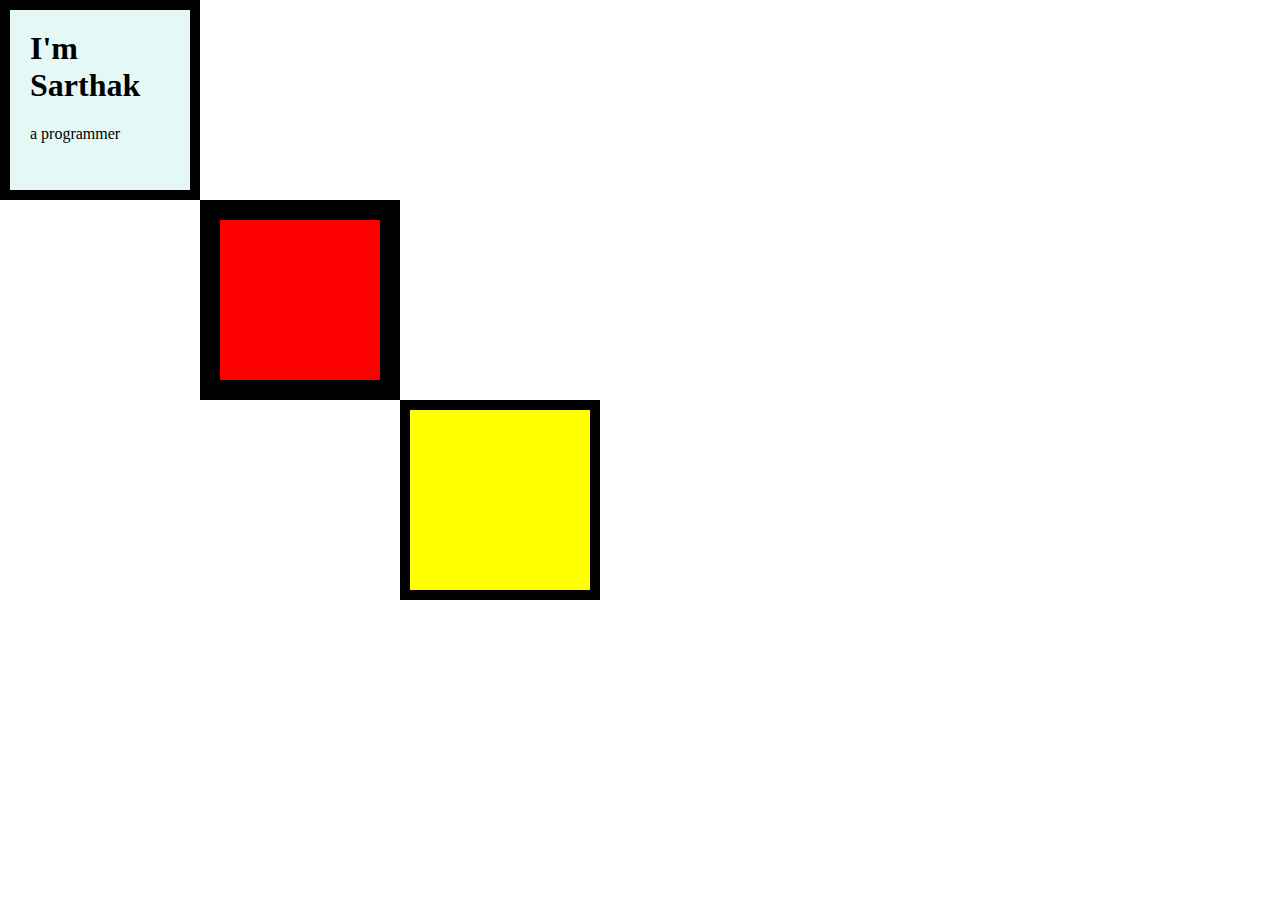
==== CSS - My site/index.html @ e2f2e0cd "5jan" ====
<!DOCTYPE html>
<html>
    <head>
        <meta charset="utf-8">
        
        <title>Sarthak</title>
        
        <meta name="viewport" content="width=device-width, initial-scale=1">
        <link rel="stylesheet" href="css/styles.css">
        <link rel="shortcut icon" href="favicon.ico">
    </head>
    <body>
        <div class="top">
            <h1>I'm Sarthak</h1>
            <p>a programmer</p>
        </div>
        <div class="middle"></div>
        <div class="bottom"></div>
        
        
    </body>
</html>
---- CSS - My site/css/styles.css ----
.top{
    background-color: #E4F9F5;
    height: 140px;
    width:140px;
    border: solid 10px;
    padding: 20px;
}
.middle{
    height: 160px;
    width: 160px;
    border:solid 20px;
    background-color: red;
    margin-left: 200px;
}
.bottom{
    height: 180px;
    width: 180px;
    background-color: yellow;
    border:solid 10px;
    margin-left: 400px;

}
body{
    margin: 0;
}
h1{
    margin-top: 0;
    
}
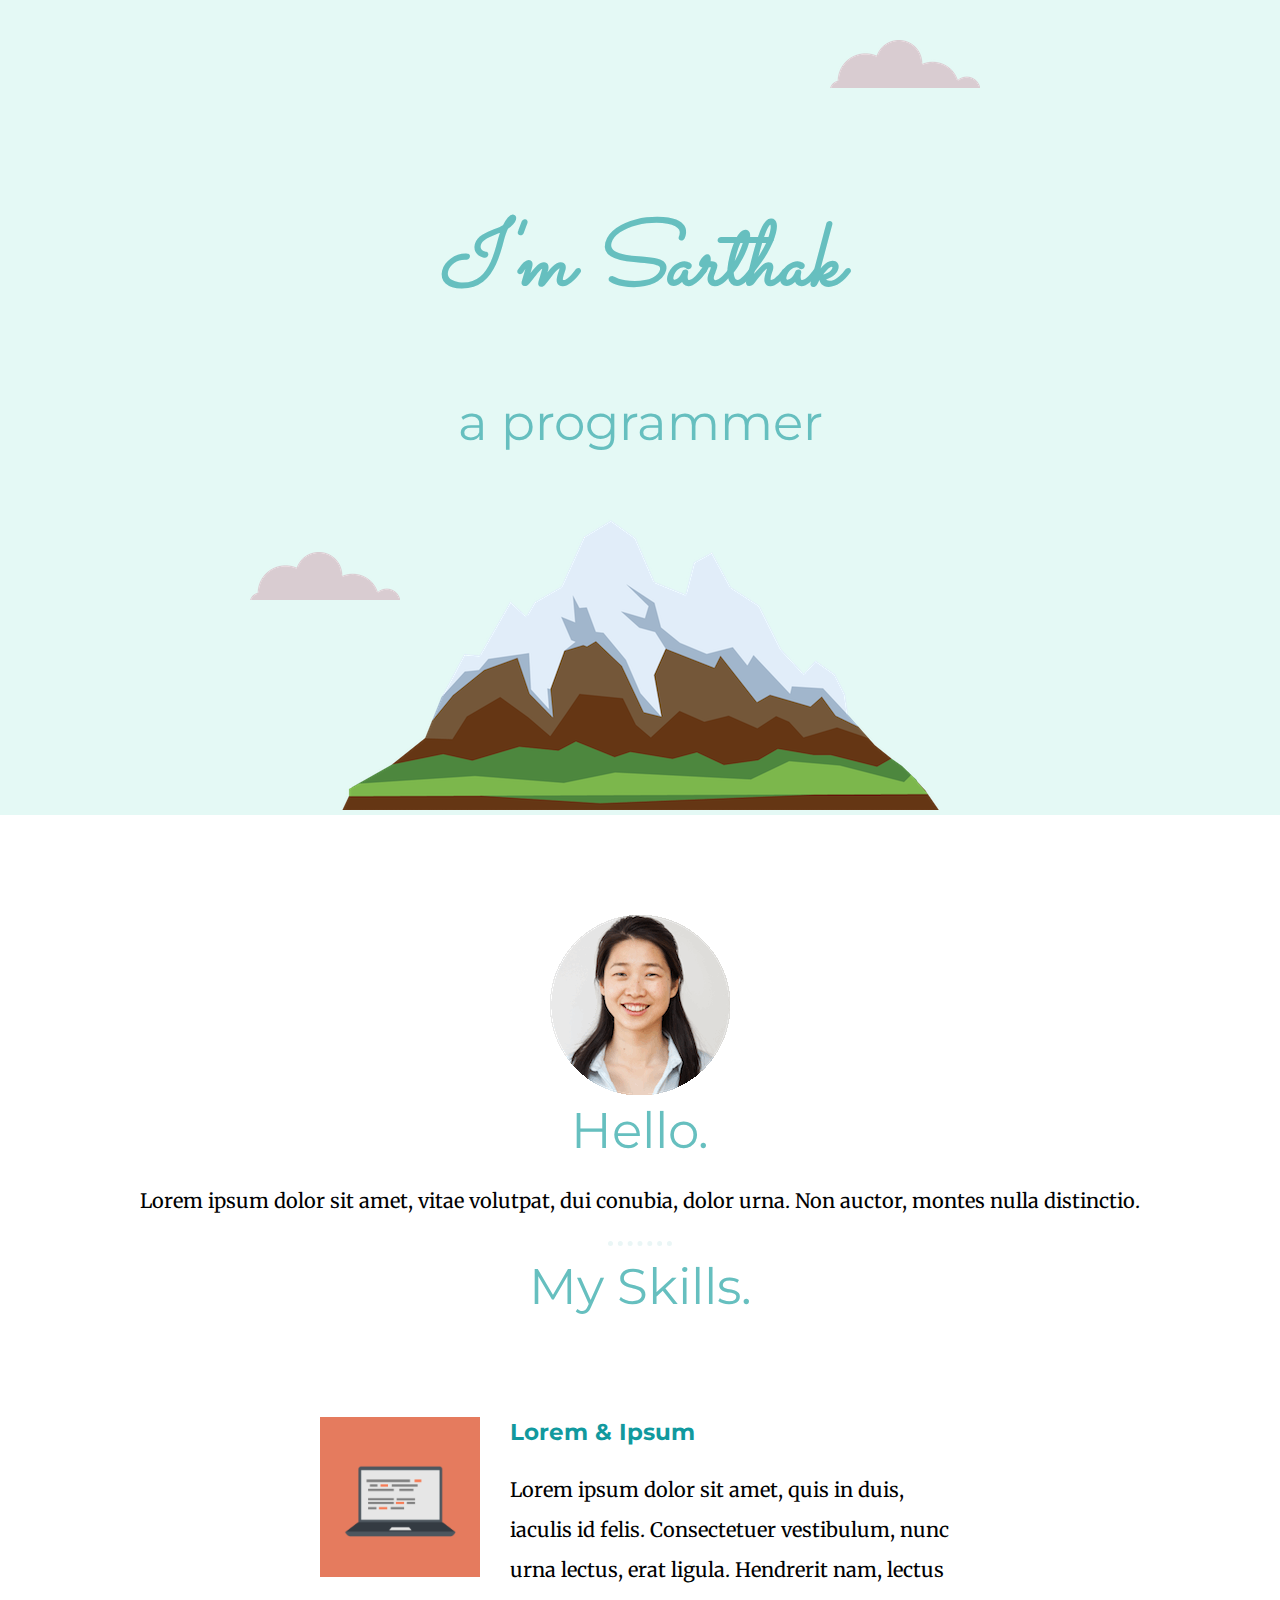
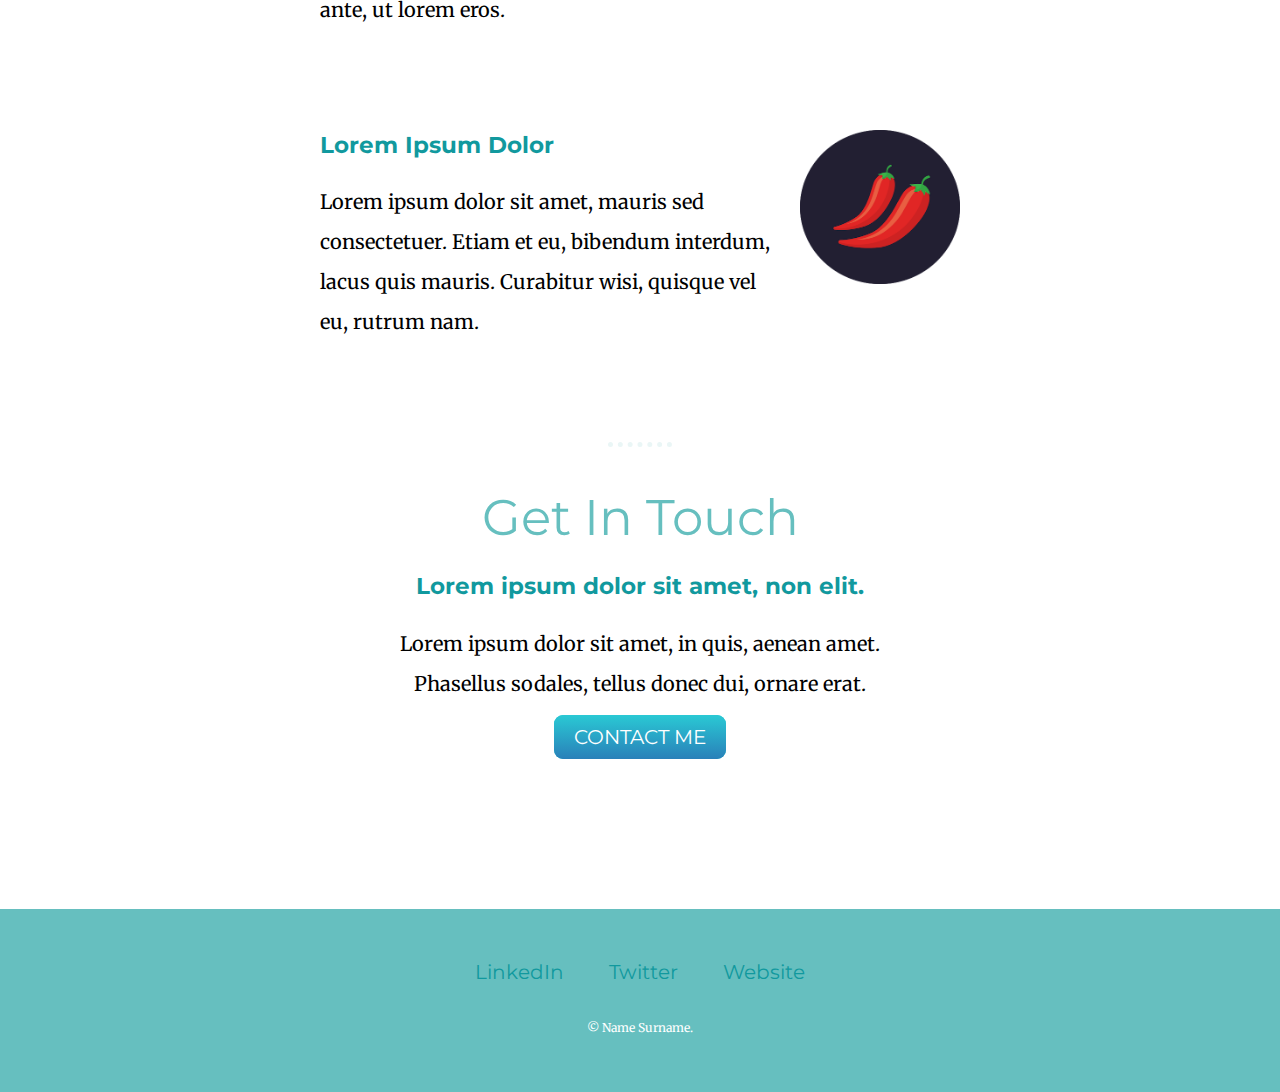
==== commit a2960470: "ok" ====
--- a/CSS - My site/index.html
+++ b/CSS - My site/index.html
@@ -8,15 +8,68 @@
         <meta name="viewport" content="width=device-width, initial-scale=1">
         <link rel="stylesheet" href="css/styles.css">
         <link rel="shortcut icon" href="favicon.ico">
+        <link rel="preconnect" href="https://fonts.googleapis.com"><link rel="preconnect" href="https://fonts.gstatic.com" crossorigin><link href="https://fonts.googleapis.com/css2?family=Merriweather&family=Montserrat&family=Sacramento&display=swap" rel="stylesheet">
     </head>
     <body>
         <div class="top">
-            <h1>I'm Sarthak</h1>
-            <p>a programmer</p>
+            <img class="topcloud" src="images/cloud.png" alt="">
+            <h1><em> I'm Sarthak</em></h1>
+            <h2>a programmer</h2>
+            <img class="botcloud" src="images/cloud.png" alt="">
+            <img src="images/mountain.png" alt="">
         </div>
-        <div class="middle"></div>
-        <div class="bottom"></div>
-        
-        
+        <!-- <p>hello</p>
+        <p>world</p>
+        <p class="inlined">hello</p>
+        <p class="inlined">world</p>
+        <span class="blocked">hello</span>
+        <span class="blocked">world</span>
+        <p class="inlblo">hello</p>
+        <p class="inlblo">world</p>
+        <hr>
+        <div class="red"></div>
+        <div class="blue"></div>
+        <div class="yellow"></div>
+        <hr>
+        <div class="red1"></div>
+        <div class="blue1"></div>
+        <div class="yellow1"></div> -->
+        <div class="middle-container">
+            <div class="profile">
+              <img src="images/angela.png" alt="">
+              <h2>Hello.</h2>
+              <p>Lorem ipsum dolor sit amet, vitae volutpat, dui conubia, dolor urna. Non auctor, montes nulla distinctio.</p>
+            </div>
+            <hr>
+            <div class="skills">
+              <h2>My Skills.</h2>
+              <div class="skill-row">
+                <img class="compimg" src="images/computer.png" alt="">
+                <h3>Lorem & Ipsum</h3>
+                <p>Lorem ipsum dolor sit amet, quis in duis, iaculis id felis. Consectetuer vestibulum, nunc urna lectus, erat ligula. Hendrerit nam, lectus ante, ut lorem eros.</p>
+              </div>
+              <div class="skill-row">
+                <img class="chilimg" src="images/chillies.png" alt="">
+                <h3>Lorem Ipsum Dolor</h3>
+                <p>Lorem ipsum dolor sit amet, mauris sed consectetuer. Etiam et eu, bibendum interdum, lacus quis mauris. Curabitur wisi, quisque vel eu, rutrum nam.</p>
+              </div>
+            </div>
+            <hr>
+            <div class="contact-me">
+              <h2>Get In Touch</h2>
+              <h3>Lorem ipsum dolor sit amet, non elit.</h3>
+              <p>Lorem ipsum dolor sit amet, in quis, aenean amet. Phasellus sodales, tellus donec dui, ornare erat.</p>
+              <a class="btn" href="mailto:name@email.com">CONTACT ME</a>
+            </div>
+          </div>
+          
+          
+          <div class="bottom-container">
+            <a class="footer-link" href="https://www.linkedin.com/">LinkedIn</a>
+            <a class="footer-link" href="https://twitter.com/">Twitter</a>
+            <a class="footer-link" href="https://www.appbrewery.co/">Website</a>
+            <p class="copyright">© Name Surname.</p>
+          </div>
+          
     </body>
 </html>--- a/CSS - My site/css/styles.css
+++ b/CSS - My site/css/styles.css
@@ -1,29 +1,175 @@
 .top{
     background-color: #E4F9F5;
-    height: 140px;
-    width:140px;
-    border: solid 10px;
-    padding: 20px;
-}
-.middle{
-    height: 160px;
-    width: 160px;
-    border:solid 20px;
-    background-color: red;
-    margin-left: 200px;
-}
-.bottom{
-    height: 180px;
-    width: 180px;
-    background-color: yellow;
-    border:solid 10px;
-    margin-left: 400px;
-
+    padding-top: 200px;
 }
 body{
     margin: 0;
+    text-align: center;
+    font-family: 'Merriweather' , sans-serif;
+    font-size: 125%;
 }
 h1{
+    font-size:5.625rem;
     margin-top: 0;
-    
-}+    font-family: 'Sacramento',cursive;
+    color: #66bfbf;
+}
+h2{
+    font-size: 2.5em;
+    font-family:'Montserrat',sans-serif;
+    color: #66bfbf;
+    font-weight: normal;
+    margin: 0 auto;
+}
+h3{
+    font-family:'Montserrat',sans-serif;
+    color:#11999e;
+}
+a{
+    color:#11999e;
+    font-family:'Montserrat',sans-serif;
+    margin: 10px 20px;
+    text-decoration: none;
+}
+a:hover{
+    color: aqua;
+}
+.inlined{
+    background-color: green;
+    display: inline;
+    width: 100px
+}
+.blocked{
+    background-color: yellow;
+    display: block;
+    width: 100px
+}
+.inlblo{
+    background-color: pink;
+    display: inline-block;
+    width: 100px
+}
+.blue{
+    height: 100px;
+    background-color: blue;
+    width: 100px;
+    display:inline-block;
+    position: relative;
+    right: 100px;
+}
+.red{
+    height: 100px;
+    background-color:red;
+    width: 100px;
+    display:inline-block;
+    position: relative;
+    left: 200px;
+}
+.yellow{
+    height: 100px;
+    background-color: yellow;
+    width: 100px;
+    display:inline-block;
+    position: relative;
+    right:100px;
+}
+.blue1{
+    height: 100px;
+    background-color: blue;
+    width: 100px;
+    position: absolute;
+    left: 100px;
+    top: 936.838px
+}
+.red1{
+    height: 100px;
+    background-color:red;
+    width: 100px;
+    position: absolute;
+    left: 200px;
+    top:1036.838px;
+}
+.yellow1{
+    height: 100px;
+    background-color: yellow;
+    width: 100px;
+    position: absolute;
+}
+.topcloud{
+    position : absolute;
+    right: 300px;
+    top: 40px;
+}
+.botcloud{
+    position : absolute;
+    left: 250px;
+    bottom: 300px;
+}
+.skill-row{
+    width:50%;
+    margin: 100px auto 100px auto;
+    text-align: left;
+}
+.compimg{
+    width: 25%;
+    float: left;
+    margin-right: 30px;
+}
+.chilimg{
+    width: 25%;
+    float: right;
+    padding-left: 30px;
+}
+hr {
+    border-style: none;
+  border-top-style: dotted;
+  border-color: #EAF6F6;
+  border-width: 5px;
+  width: 5%;
+}
+.btn {
+    background: #2ac9d4;
+    background-image: -webkit-linear-gradient(top, #2ac9d4, #2980b9);
+    background-image: -moz-linear-gradient(top, #2ac9d4, #2980b9);
+    background-image: -ms-linear-gradient(top, #2ac9d4, #2980b9);
+    background-image: -o-linear-gradient(top, #2ac9d4, #2980b9);
+    background-image: linear-gradient(to bottom, #2ac9d4, #2980b9);
+    -webkit-border-radius: 9;
+    -moz-border-radius: 9;
+    border-radius: 9px;
+    font-family:'Montserrat',sans-serif;
+    color: #ffffff;
+    font-size: 20px;
+    padding: 10px 20px 10px 20px;
+    text-decoration: none;
+  }
+  
+  .btn:hover {
+    background: #3cb0fd;
+    background-image: -webkit-linear-gradient(top, #3cb0fd, #3498db);
+    background-image: -moz-linear-gradient(top, #3cb0fd, #3498db);
+    background-image: -ms-linear-gradient(top, #3cb0fd, #3498db);
+    background-image: -o-linear-gradient(top, #3cb0fd, #3498db);
+    background-image: linear-gradient(to bottom, #3cb0fd, #3498db);
+    text-decoration: none;
+  }
+  .contact-me{
+    padding-bottom: 100px;
+    width: 45%;
+    margin: 40px auto 60px;
+  }
+  .bottom-container{
+    background-color: #66bfbf;
+    padding:50px 0 20px;
+  }
+  p{
+    line-height: 2;
+  }
+  .middle-container{
+    padding-top: 100px;
+  }
+  .copyright{
+    color: white;
+    font-size: 0.75rem;
+    padding: 20px 0;
+  }